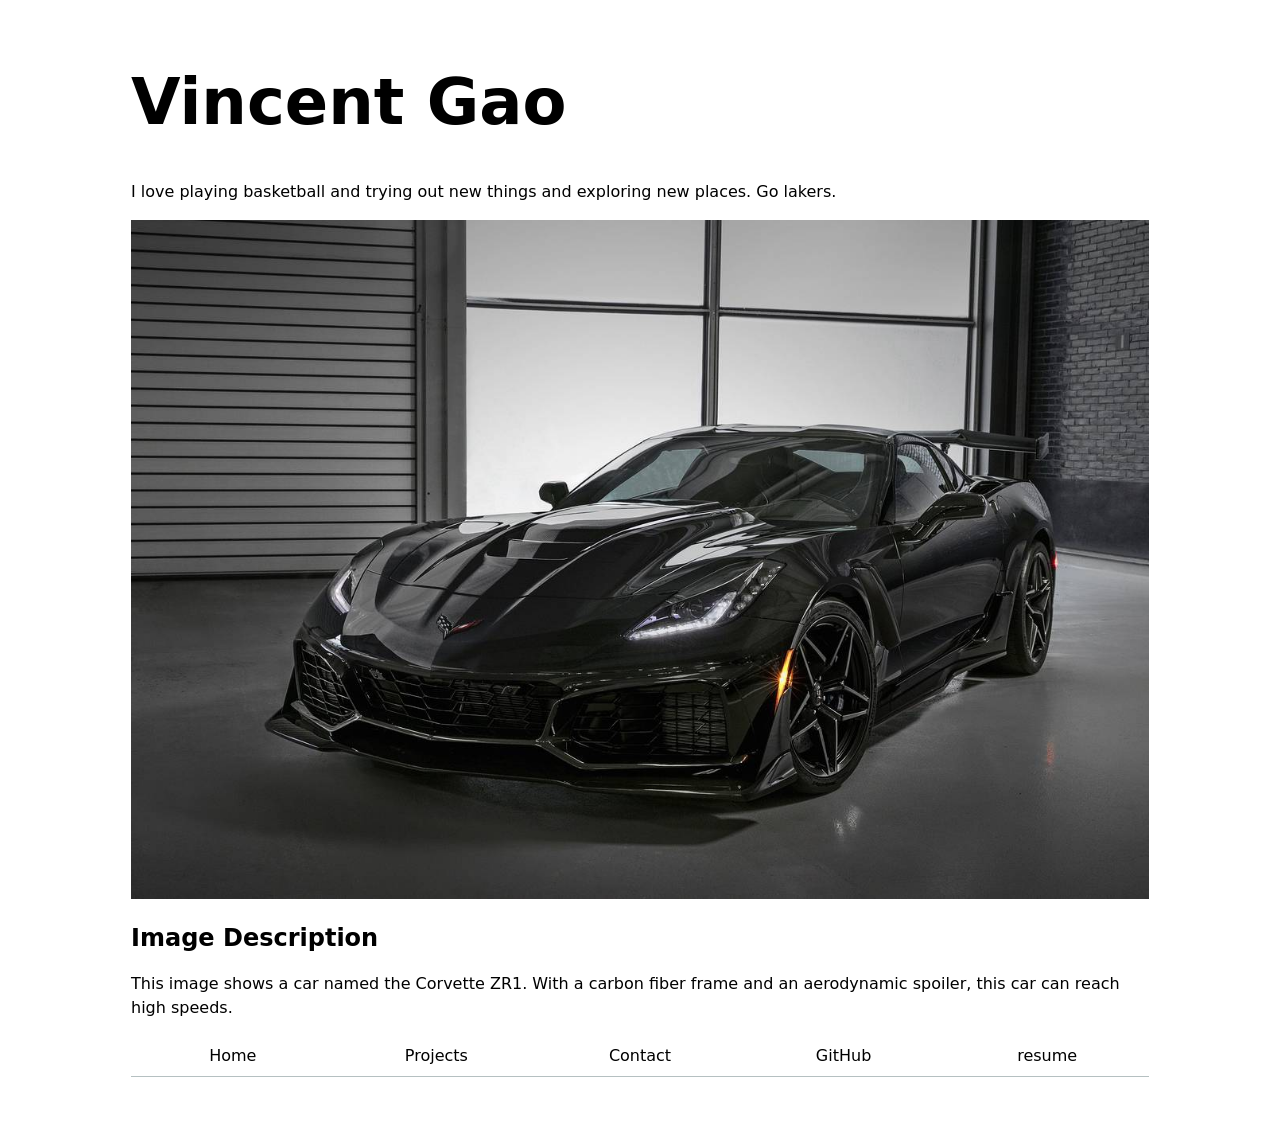
==== index.html @ b1244183 "2.2" ====
<!DOCTYPE html>
<html lang="en">
<head>
    <meta charset="UTF-8">
    <meta name="viewport" content="width=device-width, initial-scale=1.0">
    <title> Vincent Gao: Personal site and portfolio </title>
    <link rel="stylesheet" href="style.css">
</head>
<body>
    <h1> Vincent Gao </h1> 

    <p> I love playing basketball and trying out new things and exploring new places.
        Go lakers.
    </p>

    <img src = "images/B3-CM259_RUMBLE_M_20181127163718.jpg"  
    alt = "This image shows a car named the Corvette ZR1. With a carbon fiber 
    frame and an aerodynamic spoiler, this car can reach high speeds." >

    <section>
        <h2> Image Description </h2>
        <p> This image shows a car named the Corvette ZR1. With a carbon fiber 
        frame and an aerodynamic spoiler, this car can reach high speeds. </p>
    </section>

<nav>
  <a href="./">Home</a>
  <a href="projects/">Projects</a>
  <a href="contact/">Contact</a>
  <a href="https://github.com/vgao111" target="_blank">GitHub</a>
  <a href = "resume/">resume</a>
</nav>

<script type="module" src="global.js"></script>
</body>

</html>
---- style.css ----
html {
  --color-accent: oklch(65% 50% 0);
  accent-color: var(--color-accent);
}

body {
  /* Set line height to 1.5 times the font size
	   and use the OS’s UI font as the website font
	 */
  font: 100%/1.5 system-ui;
  max-width: 100ch;
  padding: 1rem;
  margin-inline: auto;
}

img {
  max-width: 100%;
  height: auto;
}

nav {
  display: flex;
  margin-bottom: 1.5em;
  border-bottom-width: 1px;
  border-bottom-style: solid;
  border-bottom-color: oklch(80% 3% 200);
}

nav a {
  flex: 1;
  text-decoration: none;
  color: inherit;
  text-align: center;
  padding: 0.5em;

}

nav a.current {
  border-bottom: 0.4em solid oklch(80% 3% 200);
  padding-bottom: 0.1em;
}

nav a:hover {
  border-bottom: 0.4em solid var(--color-accent);
  background-color: oklch(from var(--color-accent) 95% 5% h);
}

form {
  display: grid;
  grid-template-columns: auto 1fr;
  gap: 1em;
}

form label {
  display: grid;
  grid-template-columns: subgrid;
  grid-column: 1 / -1;
}

form button {
  grid-column: 1 / -1;
}

div.projects{
  display: grid;
  grid-template-columns: repeat(auto-fill, minmax(15em, 1fr));
  gap: 1em;
}

div.projects article{
  display: grid;
  grid-template-rows: subgrid;
  grid-row: span 3;
}

div.projects article h2{
  margin: 0;
}

h1 {
  font-size: 400%;
}

h1, h2, h3, h4, h5, h6 {
  line-height: 1.1;
  text-wrap: balance;
}

input,
textarea,
button {
  font: inherit;
}

body.resumepage {
  background-color: lightblue;
}

section.aboutme {
  display: grid;
  grid-template-columns: 1fr 1fr;
  gap: 1em;
  margin-block: 2em;

  border-bottom: 3px solid oklch(20% 3% 200);
  padding-bottom: 1em;
  margin-bottom: 2em;
}

section.aboutme h2 {
  grid-column: 1 / -1;
  margin-bottom: 0.5em;
}

section.aboutme p {
  margin: 0;
}g


.linkedin-link {
  display: inline-block;
}
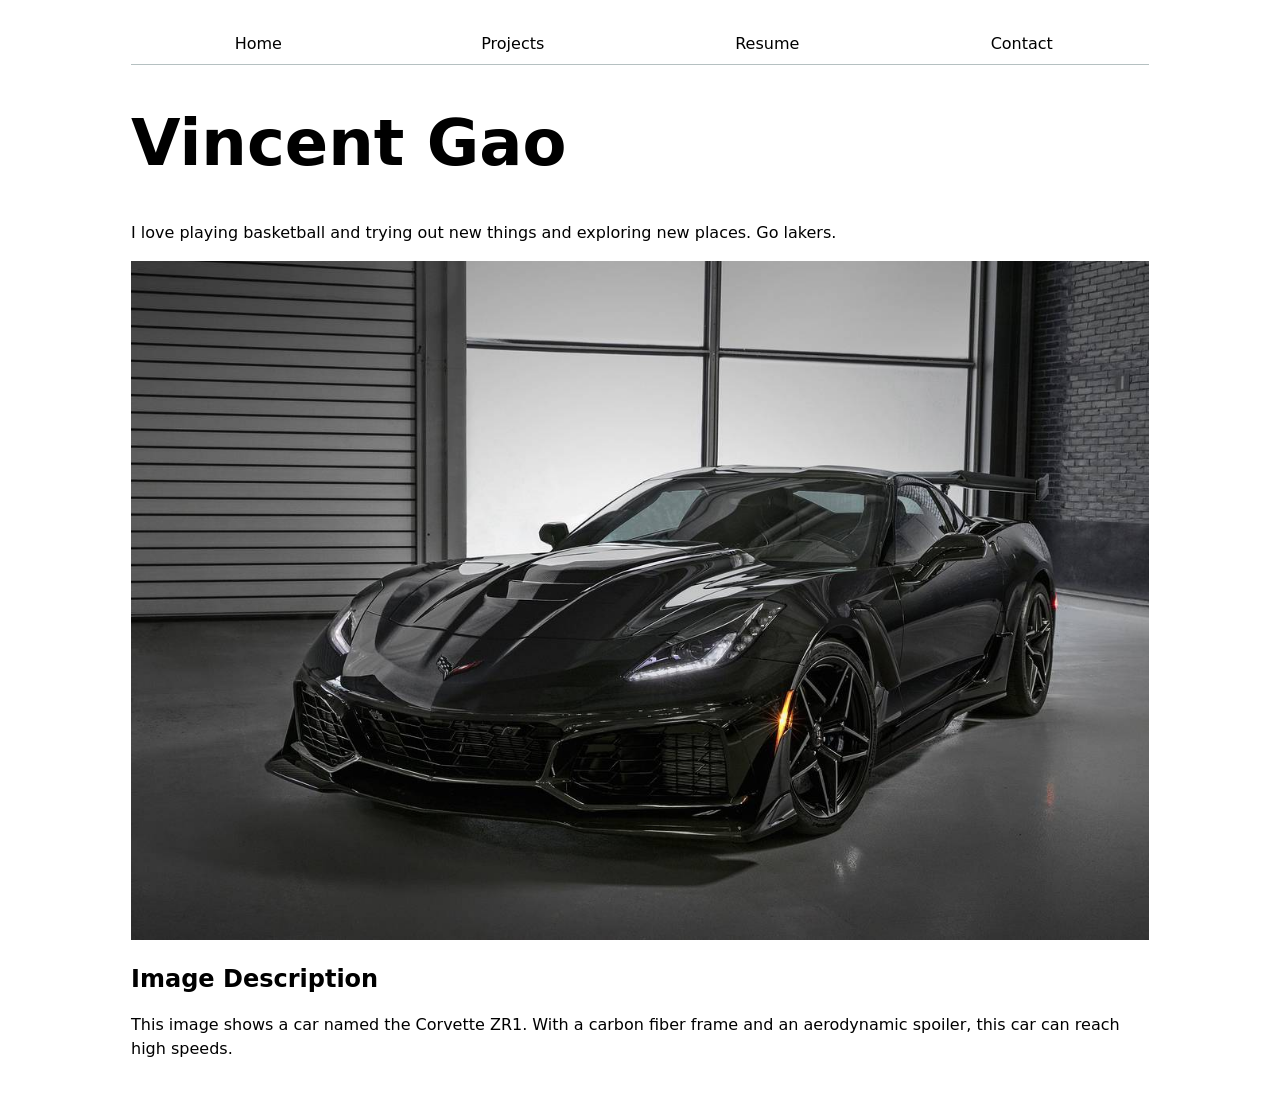
==== commit 80955a07: "3.1" ====
--- a/index.html
+++ b/index.html
@@ -23,14 +23,6 @@
         frame and an aerodynamic spoiler, this car can reach high speeds. </p>
     </section>
 
-<nav>
-  <a href="./">Home</a>
-  <a href="projects/">Projects</a>
-  <a href="contact/">Contact</a>
-  <a href="https://github.com/vgao111" target="_blank">GitHub</a>
-  <a href = "resume/">resume</a>
-</nav>
-
 <script type="module" src="global.js"></script>
 </body>
 
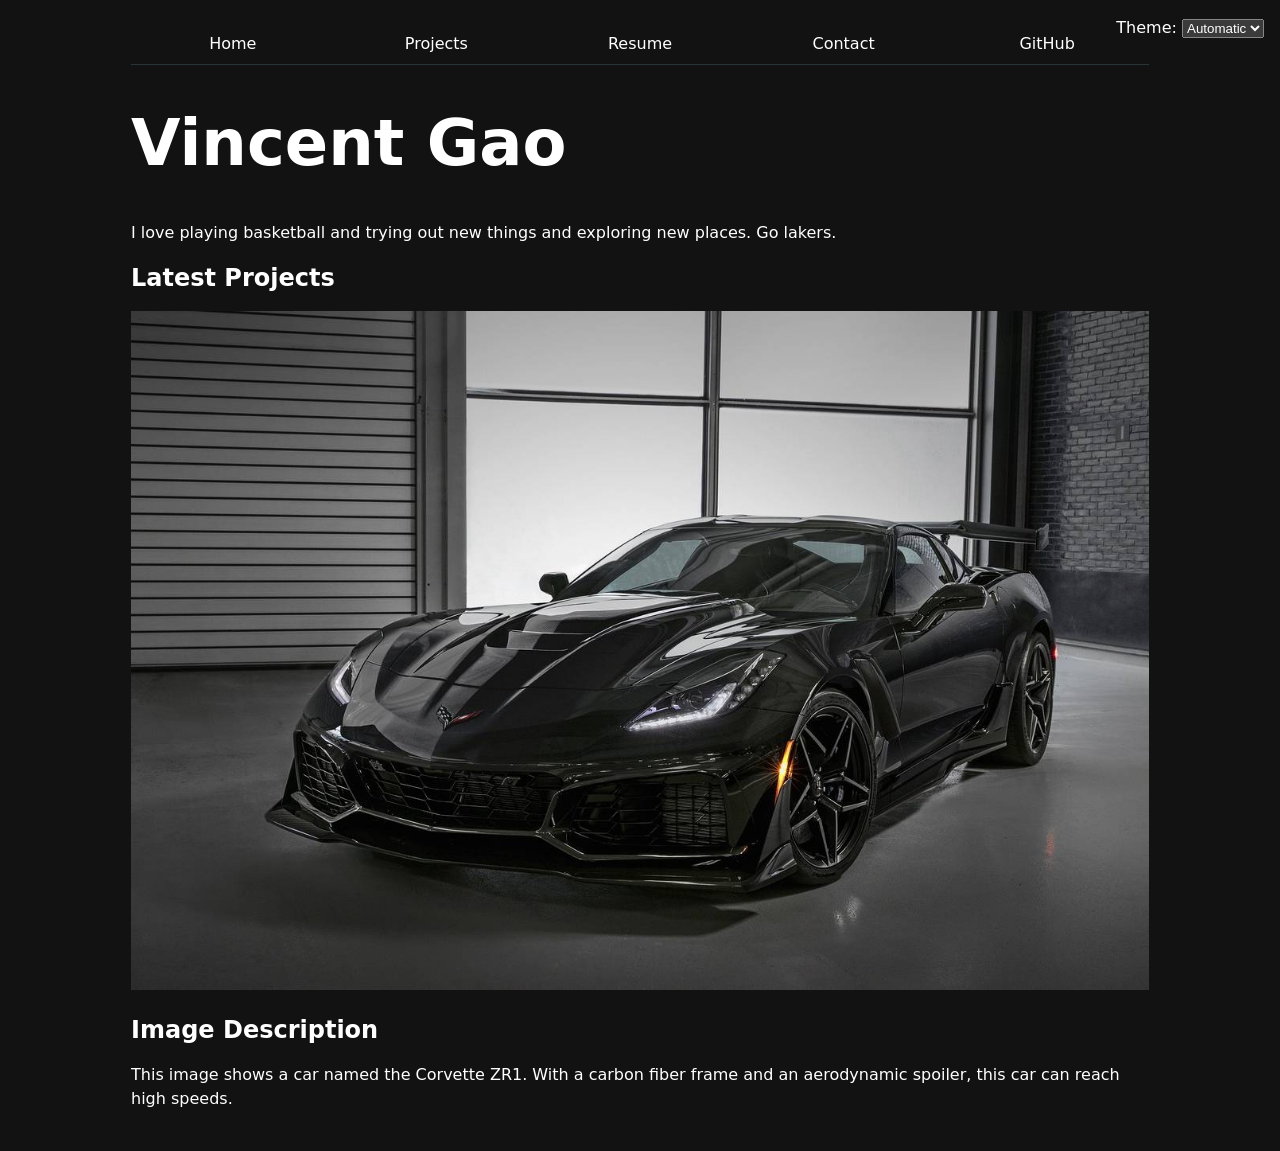
==== commit ddb2a25a: "2.2 final" ====
--- a/index.html
+++ b/index.html
@@ -13,6 +13,11 @@
         Go lakers.
     </p>
 
+    <h2>Latest Projects</h2>
+    <div class="projects">
+    <!-- Dynamically added content will appear here -->
+    </div>
+
     <img src = "images/B3-CM259_RUMBLE_M_20181127163718.jpg"  
     alt = "This image shows a car named the Corvette ZR1. With a carbon fiber 
     frame and an aerodynamic spoiler, this car can reach high speeds." >
@@ -24,6 +29,9 @@
     </section>
 
 <script type="module" src="global.js"></script>
+
+<script src="index.js" type="module" defer></script>
+
 </body>
 
 </html>
--- a/style.css
+++ b/style.css
@@ -1,6 +1,7 @@
 html {
   --color-accent: oklch(65% 50% 0);
   accent-color: var(--color-accent);
+  color-scheme: dark;
 }
 
 body {
@@ -23,7 +24,7 @@
   margin-bottom: 1.5em;
   border-bottom-width: 1px;
   border-bottom-style: solid;
-  border-bottom-color: oklch(80% 3% 200);
+  border-bottom-color: oklch(50% 10% 200 / 40%);
 }
 
 nav a {
@@ -92,10 +93,6 @@
   font: inherit;
 }
 
-body.resumepage {
-  background-color: lightblue;
-}
-
 section.aboutme {
   display: grid;
   grid-template-columns: 1fr 1fr;
@@ -120,3 +117,11 @@
 .linkedin-link {
   display: inline-block;
 }
+
+
+label.color-scheme{
+
+  position: absolute;
+  top: 1rem;
+  right: 1rem;
+}
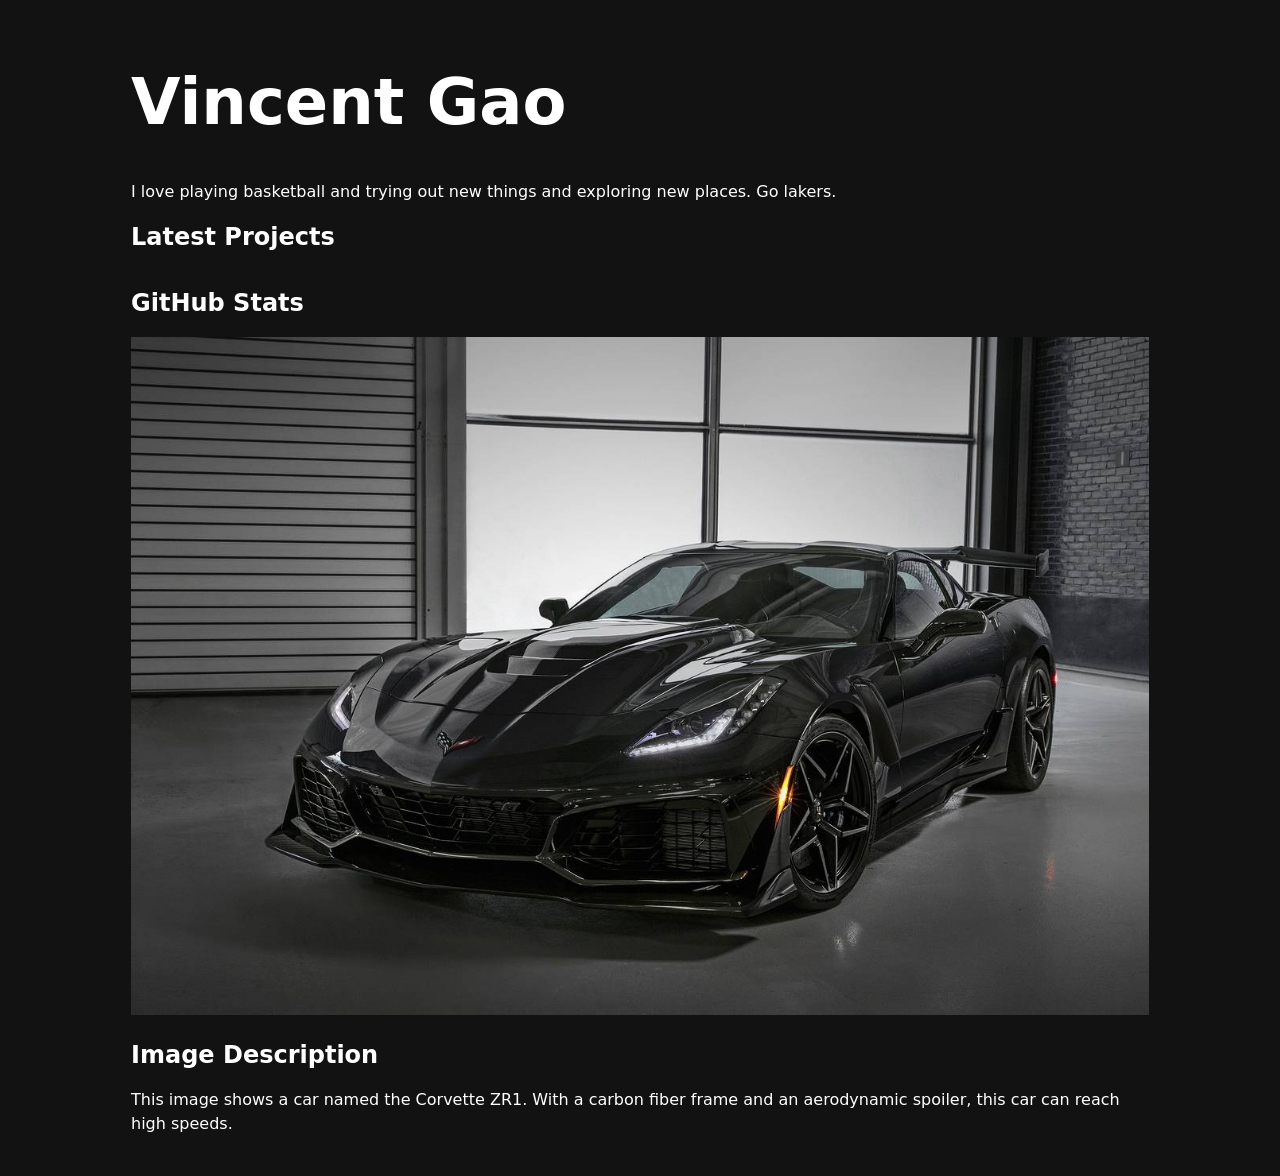
==== commit 1312a966: "step 4" ====
--- a/index.html
+++ b/index.html
@@ -18,6 +18,9 @@
     <!-- Dynamically added content will appear here -->
     </div>
 
+    <h2>GitHub Stats</h2>
+    <div id="profile-stats"></div>
+
     <img src = "images/B3-CM259_RUMBLE_M_20181127163718.jpg"  
     alt = "This image shows a car named the Corvette ZR1. With a carbon fiber 
     frame and an aerodynamic spoiler, this car can reach high speeds." >
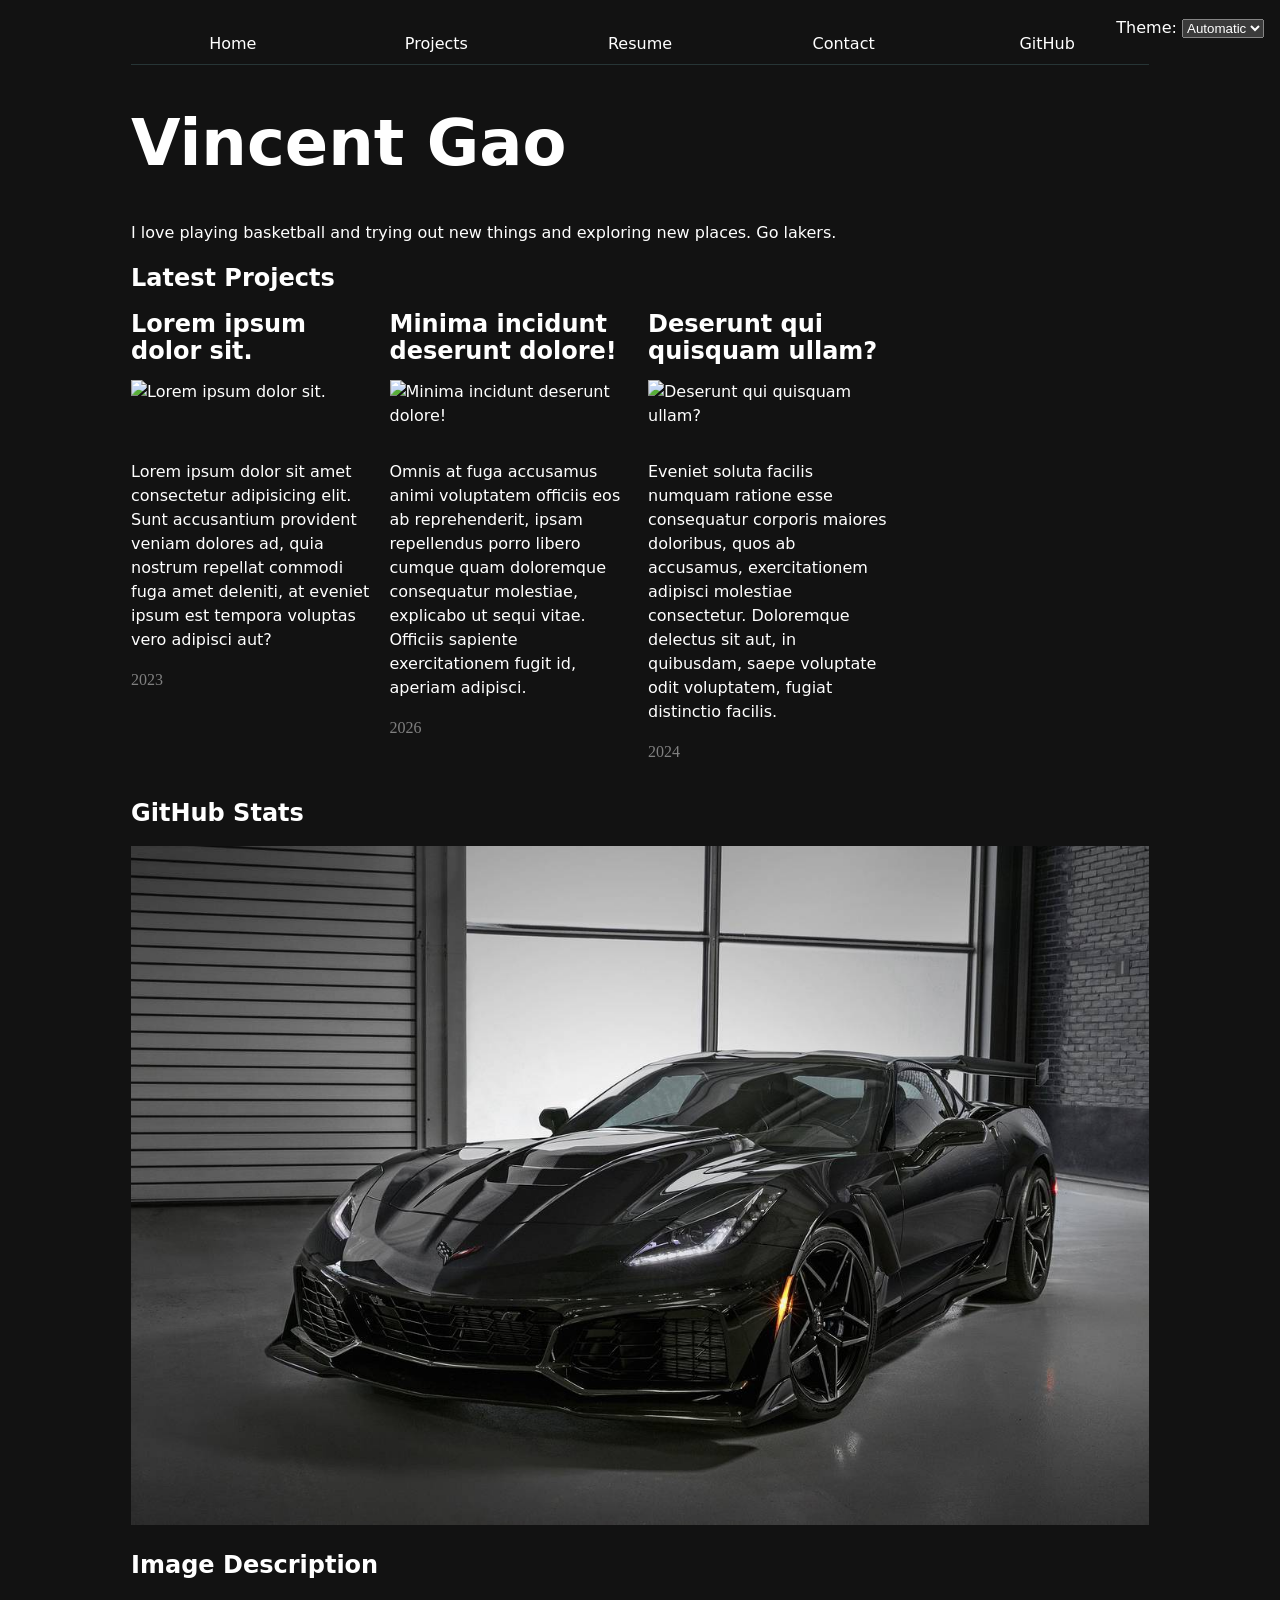
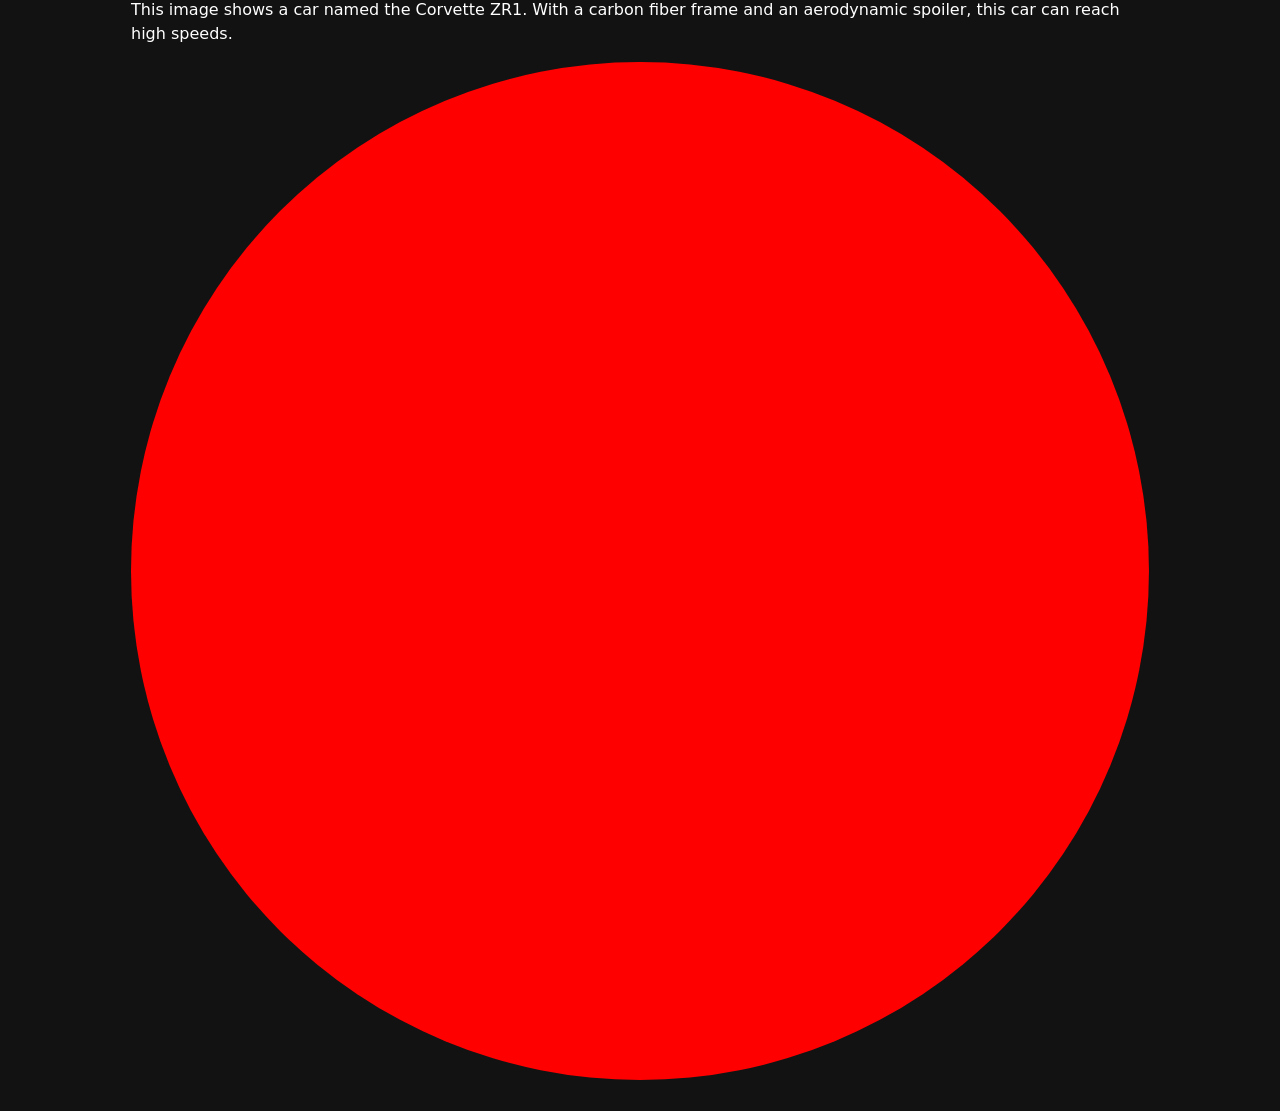
==== commit fbbf8b4c: "1.1" ====
--- a/index.html
+++ b/index.html
@@ -31,6 +31,10 @@
         frame and an aerodynamic spoiler, this car can reach high speeds. </p>
     </section>
 
+    <svg id="projects-plot" viewBox="-50 -50 100 100">
+    <circle cx="0" cy="0" r="50" fill="red" />
+    </svg>
+
 <script type="module" src="global.js"></script>
 
 <script src="index.js" type="module" defer></script>
--- a/style.css
+++ b/style.css
@@ -124,4 +124,19 @@
   position: absolute;
   top: 1rem;
   right: 1rem;
+}
+
+
+.project-year {
+  color: gray;
+  font-family: Baskerville, serif;
+  font-variant-numeric: oldstyle-nums;
+  margin-top: 0.5em;
+}
+
+
+#projects-pie-plot {
+  max-width: 20em;
+  margin-block: 2em;
+  overflow: visible;
 }
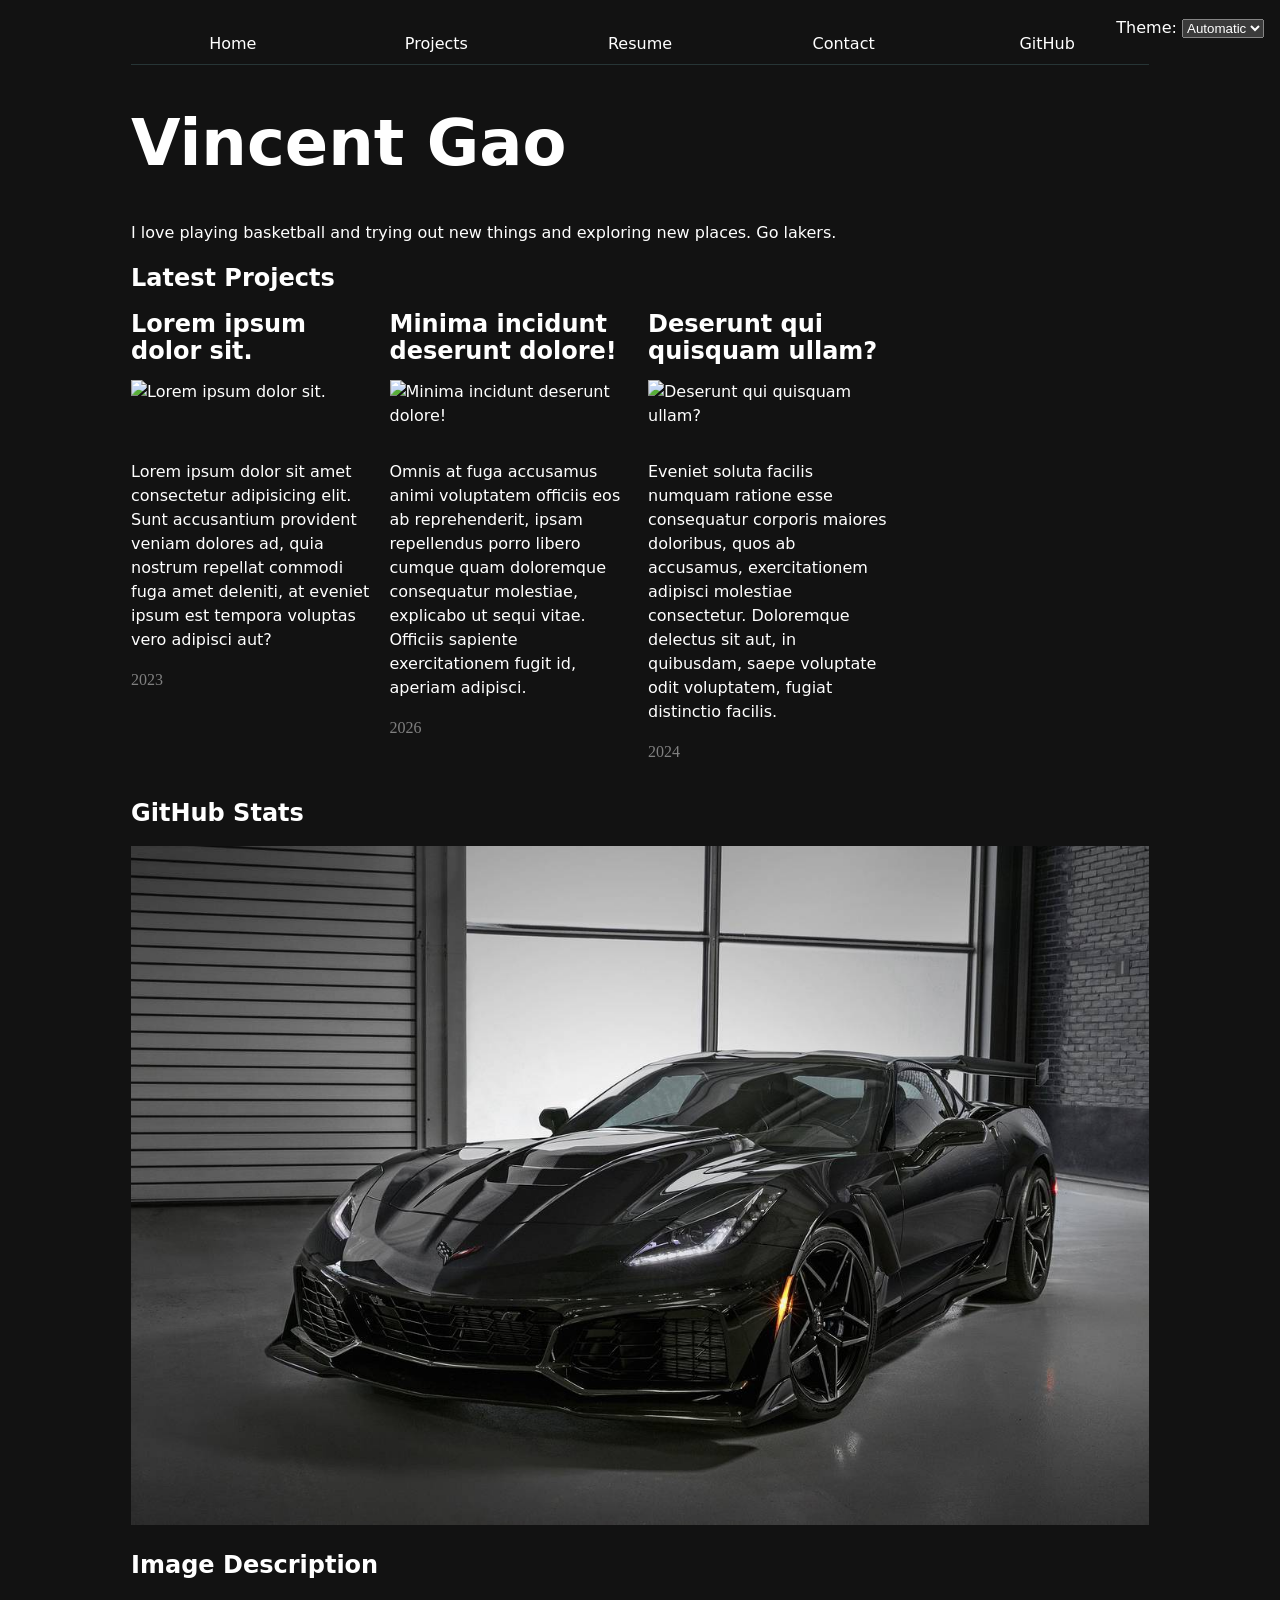
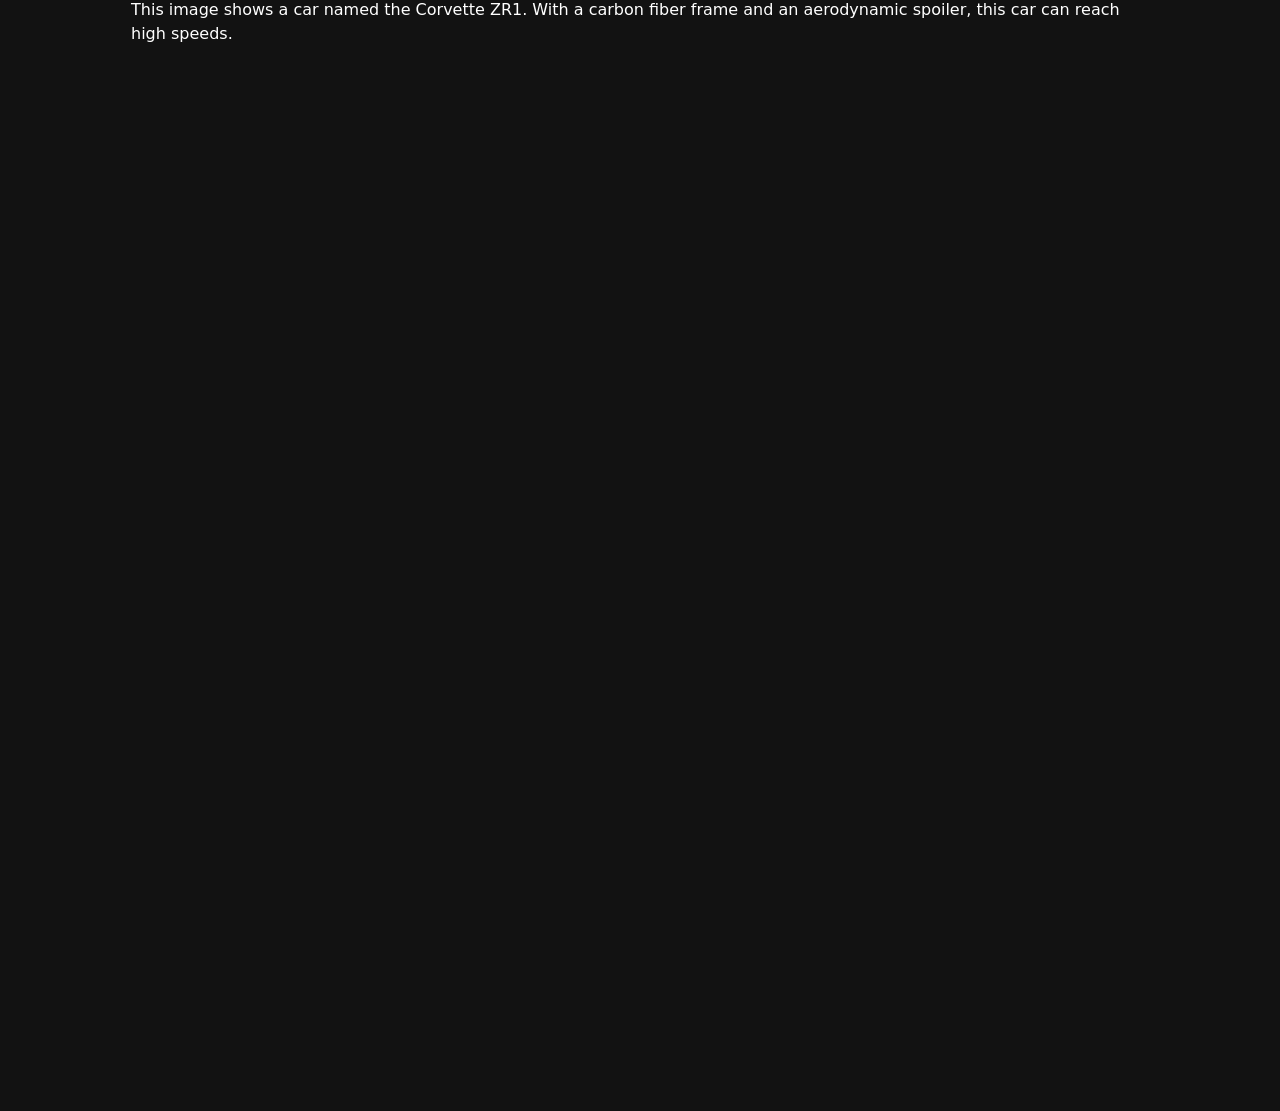
==== commit d2261438: "1.4" ====
--- a/index.html
+++ b/index.html
@@ -31,9 +31,7 @@
         frame and an aerodynamic spoiler, this car can reach high speeds. </p>
     </section>
 
-    <svg id="projects-plot" viewBox="-50 -50 100 100">
-    <circle cx="0" cy="0" r="50" fill="red" />
-    </svg>
+    <svg id="projects-plot" viewBox="-50 -50 100 100"></svg>
 
 <script type="module" src="global.js"></script>
 
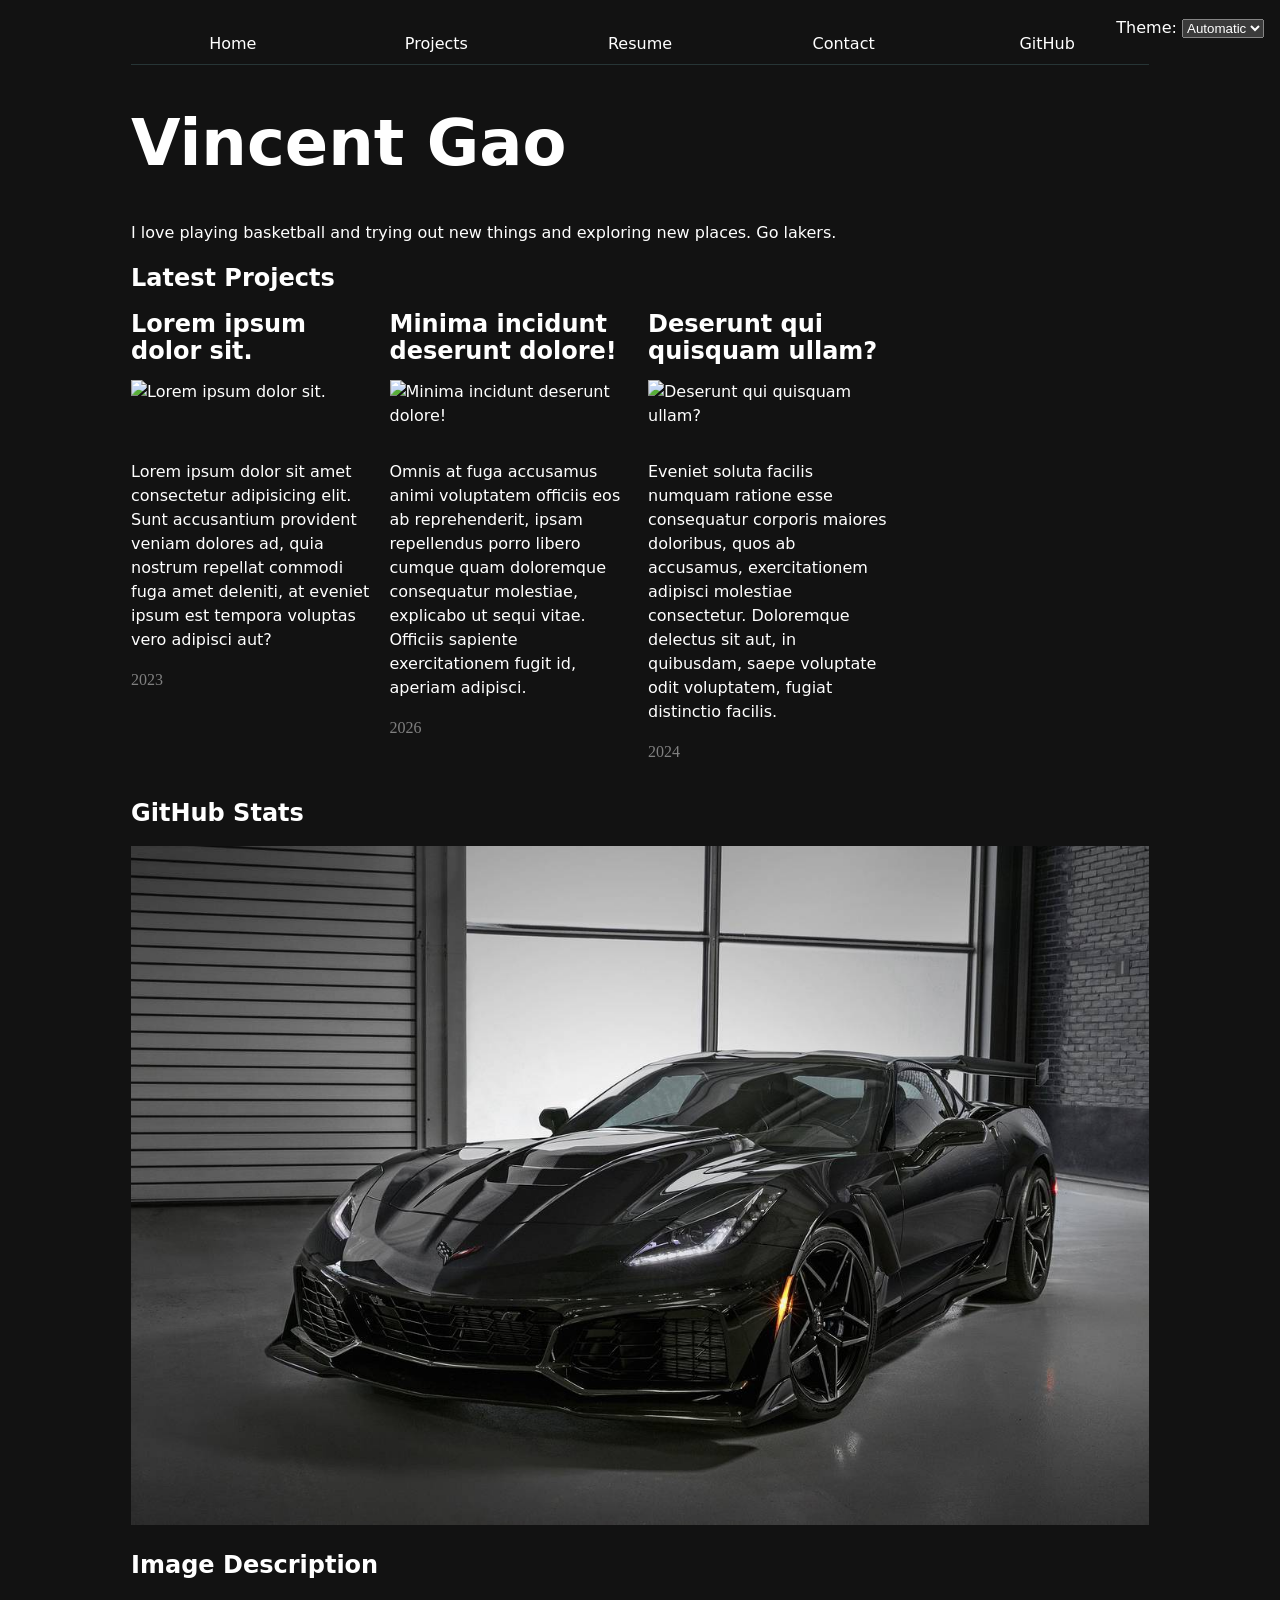
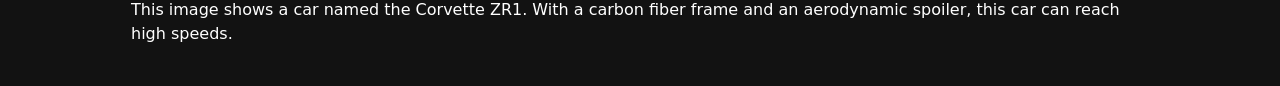
==== commit 505be7c7: "1.4 fixed actua;l" ====
--- a/index.html
+++ b/index.html
@@ -31,7 +31,6 @@
         frame and an aerodynamic spoiler, this car can reach high speeds. </p>
     </section>
 
-    <svg id="projects-plot" viewBox="-50 -50 100 100"></svg>
 
 <script type="module" src="global.js"></script>
 
